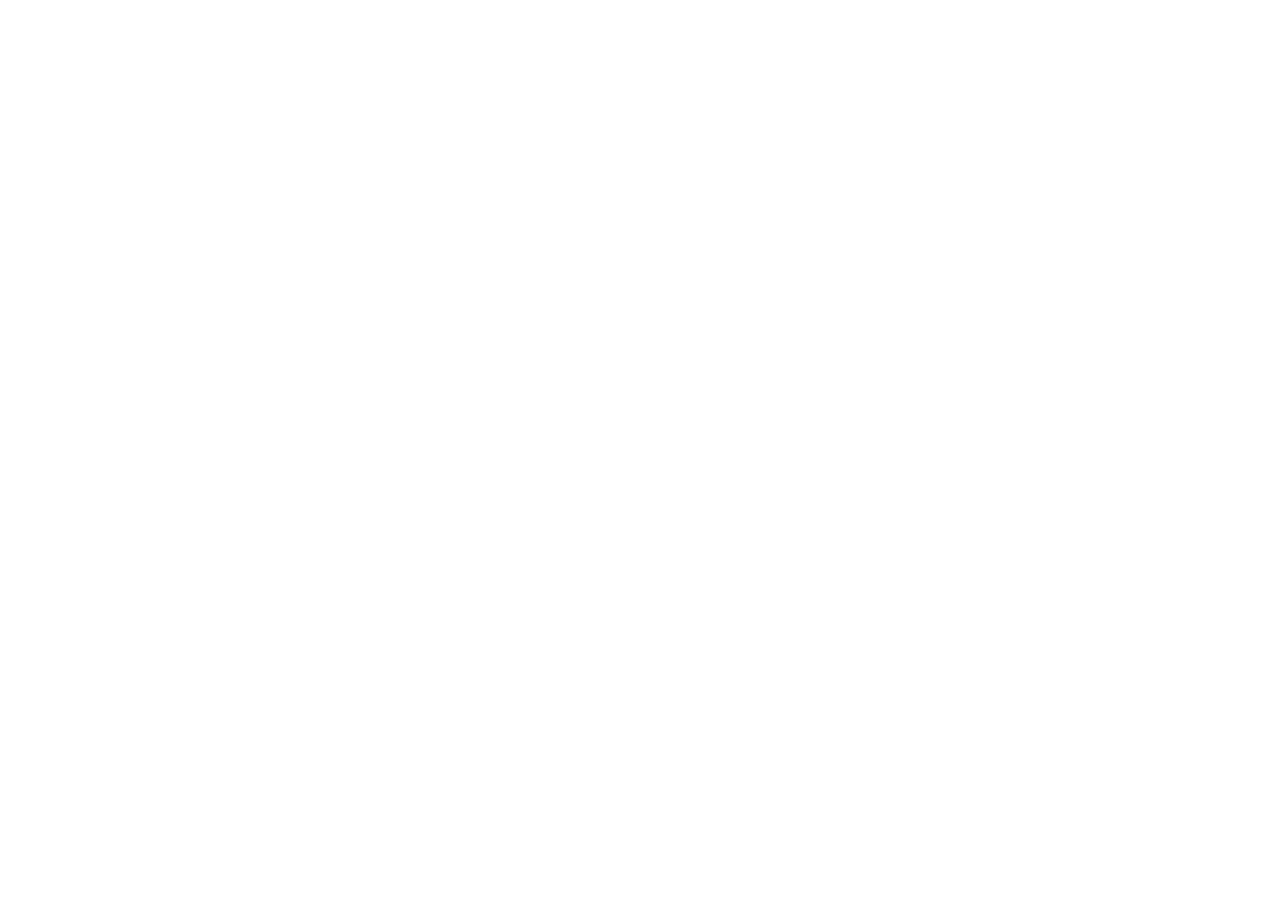
==== DAM1_M04-Exercici-Posicio/index.html @ 2ab5359f "creando la estructura del projecto" ====
<!DOCTYPE html>
<html lang="en">
<head>
    <meta charset="UTF-8">
    <meta name="viewport" content="width=device-width, initial-scale=1.0">
    <title>Document</title>
</head>
<body>
    
</body>
</html>
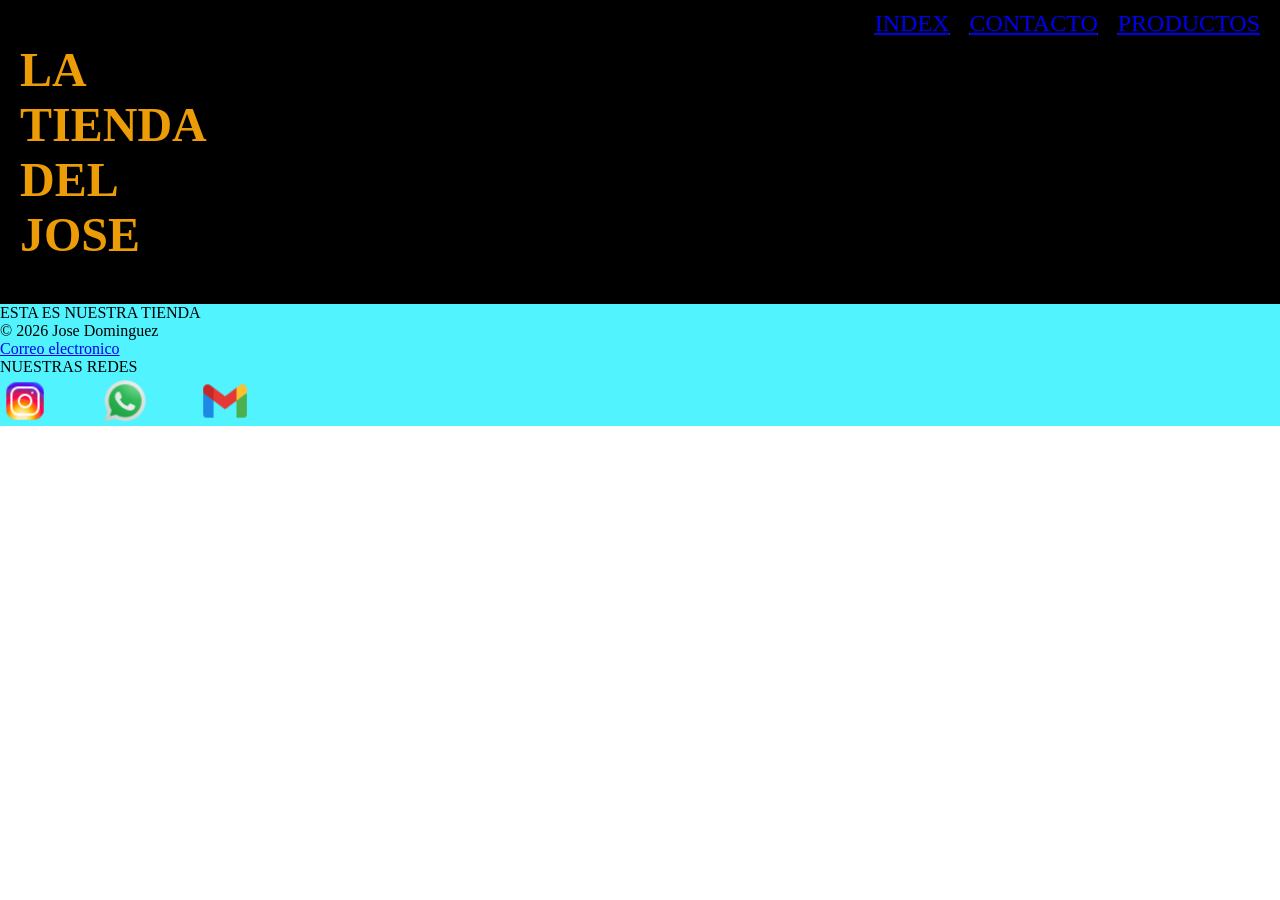
==== commit 024f7f4b: "HACIENDO LA CABECERA Y EL FOOTER" ====
--- a/DAM1_M04-Exercici-Posicio/index.html
+++ b/DAM1_M04-Exercici-Posicio/index.html
@@ -3,9 +3,47 @@
 <head>
     <meta charset="UTF-8">
     <meta name="viewport" content="width=device-width, initial-scale=1.0">
-    <title>Document</title>
+    <title>INDEX WEB</title>
+    <link rel="stylesheet" href="global.css">
 </head>
 <body>
-    
+    <div class="cabecera">
+        <h1>LA TIENDA DEL JOSE</h1>
+        <nav>
+            <div class="cabecera_enlaces">
+                <a href="index.html">INDEX</a>
+                <a href="contacte.html">CONTACTO</a>
+                <a href="productes.html">PRODUCTOS</a>
+            </div>
+        </nav>
+    </div>
+
+
+
+
+
+
+
+
+
+
+
+
+
+
+    <footer>
+        <div class="footer">
+            <a>ESTA ES NUESTRA TIENDA</a><br>
+            © 2026 Jose Dominguez<br>
+            <a href="mailto:jose@gmail.com">Correo electronico</a><br>
+            <a>NUESTRAS REDES</a><br>
+            <div class="foto_footer">
+                <img src="icons8-instagram-48.png"> 
+                <img src="icons8-whatsapp-48.png"> 
+                <img src="icons8-gmail-nuevo-48.png">
+            </div>
+        </div>
+    </footer>
+
 </body>
 </html>
--- a/DAM1_M04-Exercici-Posicio/global.css
+++ b/DAM1_M04-Exercici-Posicio/global.css
@@ -0,0 +1,45 @@
+body {
+    margin: 0;
+    padding: 0;
+    min-height: 100vh;
+    background: linear-gradient(rgba(164, 231, 231, 0.589));
+}
+
+.cabecera{
+    color: rgb(236, 156, 6);
+    background-color: black;
+    font-size: 24px;
+    display: flex;
+    justify-content: left;
+    padding: 10px 20px;
+}
+
+.cabecera_enlaces {
+    color: rgb(236, 156, 6);
+    text-decoration: underline;
+    justify-content: right;
+    display: flex;
+    width: 1050px;
+    gap: 20px;
+}
+a:hover {
+    color: rgb(236, 156, 6);
+    text-decoration: underline;
+}
+
+.footer{
+    background-color: rgb(81, 243, 255);
+    justify-items: center;
+    justify-content: center;
+}
+
+.foto_footer {
+    display: flex;
+    gap: 50px !important;
+    justify-content: flex-start;
+}
+
+.foto_footer img {
+    width: 50px;
+    height: 50px;
+}
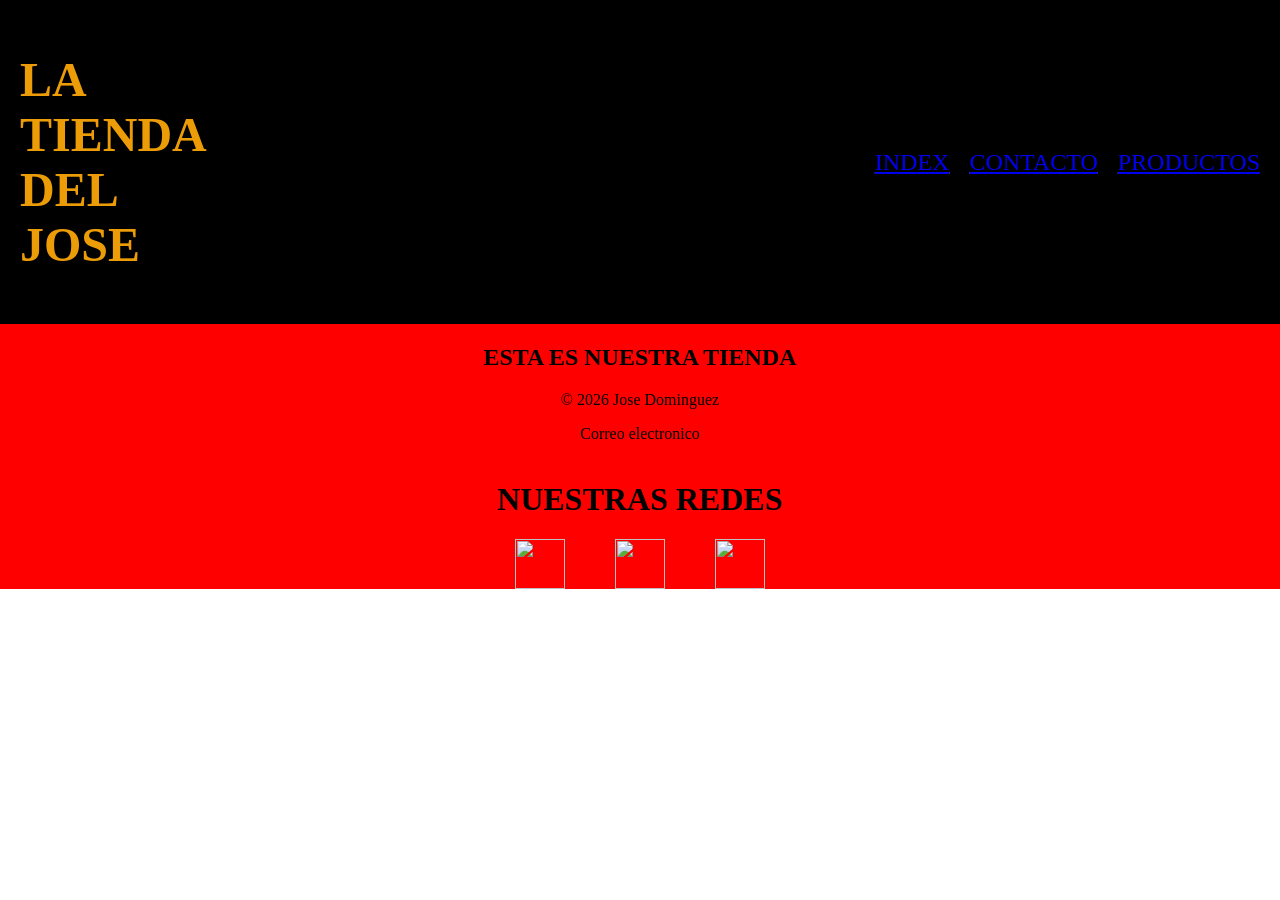
==== commit ada79bcc: "retocando la pagina" ====
--- a/DAM1_M04-Exercici-Posicio/index.html
+++ b/DAM1_M04-Exercici-Posicio/index.html
@@ -33,14 +33,14 @@
 
     <footer>
         <div class="footer">
-            <a>ESTA ES NUESTRA TIENDA</a><br>
-            © 2026 Jose Dominguez<br>
-            <a href="mailto:jose@gmail.com">Correo electronico</a><br>
-            <a>NUESTRAS REDES</a><br>
+            <h2>ESTA ES NUESTRA TIENDA</h2>
+            © 2026 Jose Dominguez
+            <p href="mailto:jose@gmail.com">Correo electronico</p>
+            <h1>NUESTRAS REDES</h1>
             <div class="foto_footer">
-                <img src="icons8-instagram-48.png"> 
-                <img src="icons8-whatsapp-48.png"> 
-                <img src="icons8-gmail-nuevo-48.png">
+                <img src="/imagenes/icons8-instagram-48.png"> 
+                <img src="/imagenes/icons8-whatsapp-48.png"> 
+                <img src="/imagenes/icons8-gmail-nuevo-48.png">
             </div>
         </div>
     </footer>
--- a/DAM1_M04-Exercici-Posicio/global.css
+++ b/DAM1_M04-Exercici-Posicio/global.css
@@ -5,15 +5,16 @@
     background: linear-gradient(rgba(164, 231, 231, 0.589));
 }
 
+/* titulo */
 .cabecera{
     color: rgb(236, 156, 6);
     background-color: black;
     font-size: 24px;
     display: flex;
-    justify-content: left;
-    padding: 10px 20px;
+    justify-content: space-between;
+    padding: 20px;
+    align-items: center;
 }
-
 .cabecera_enlaces {
     color: rgb(236, 156, 6);
     text-decoration: underline;
@@ -27,19 +28,28 @@
     text-decoration: underline;
 }
 
+/* pie de pagina */
 .footer{
-    background-color: rgb(81, 243, 255);
-    justify-items: center;
-    justify-content: center;
+    display: flex;
+    flex-direction: column;
+    align-items: center;
+    text-align: center;
+    background-color: red;
 }
-
 .foto_footer {
     display: flex;
     gap: 50px !important;
     justify-content: flex-start;
 }
-
 .foto_footer img {
     width: 50px;
     height: 50px;
-}+}
+
+/* Este es un comentario de una sola línea */
+
+/* Este es un comentario de una sola línea */
+
+/* Este es un comentario de una sola línea */
+
+/* Este es un comentario de una sola línea */
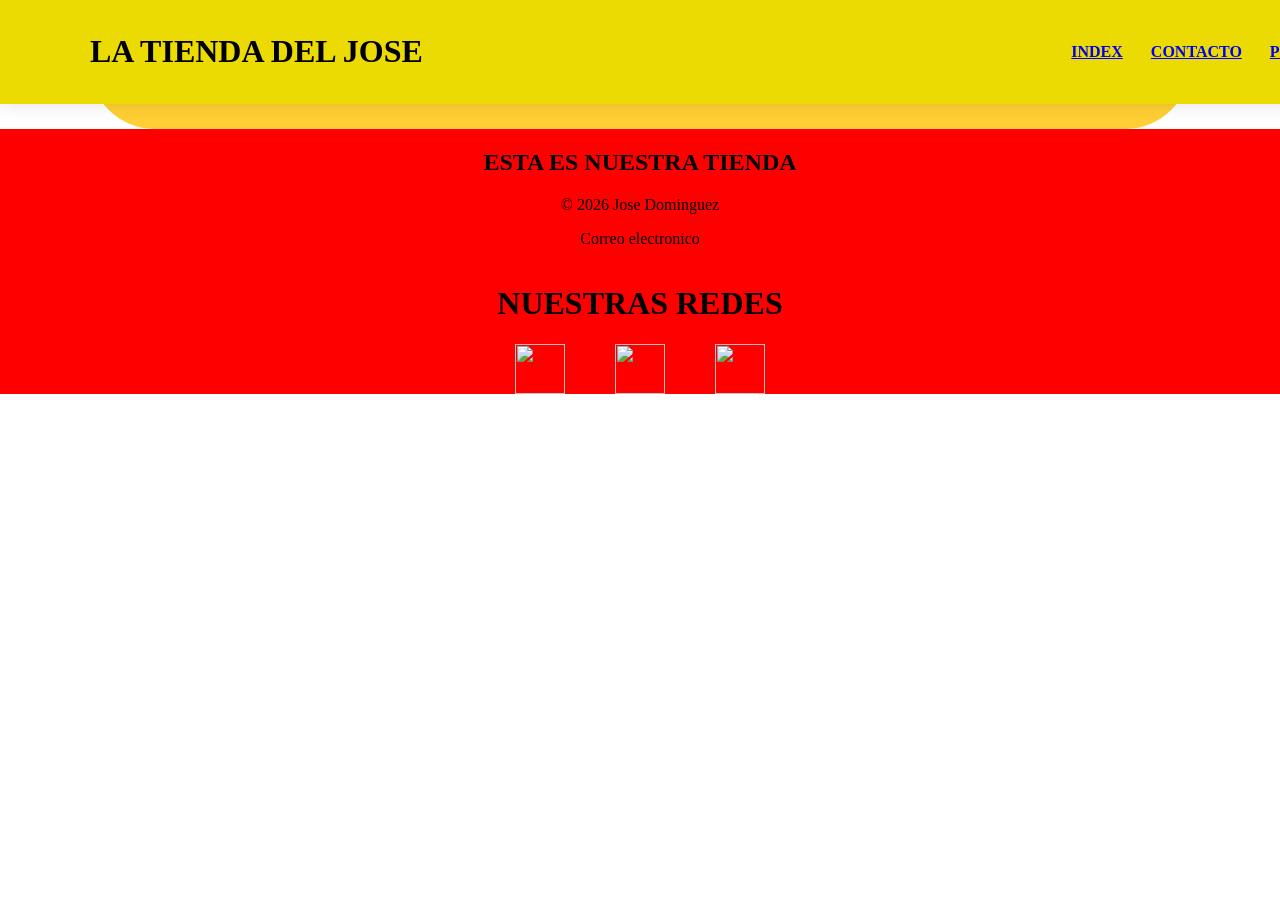
==== commit b217a9f0: "probando cosas,seguire en casa que tengo ordenador ya" ====
--- a/DAM1_M04-Exercici-Posicio/index.html
+++ b/DAM1_M04-Exercici-Posicio/index.html
@@ -10,11 +10,11 @@
     <div class="cabecera">
         <h1>LA TIENDA DEL JOSE</h1>
         <nav>
-            <div class="cabecera_enlaces">
-                <a href="index.html">INDEX</a>
-                <a href="contacte.html">CONTACTO</a>
-                <a href="productes.html">PRODUCTOS</a>
-            </div>
+        <div class="cabecera_enlaces">
+            <a class="activo" href="index.html">INDEX</a>
+            <a href="contacte.html">CONTACTO</a>
+            <a href="productes.html">PRODUCTOS</a>
+        </div>
         </nav>
     </div>
 
@@ -29,7 +29,13 @@
 
 
 
-
+        <section class="contenidor seccio">
+            <div class="beneficis">
+                <div class="benefici">🚚 <strong>Enviament 48 h</strong><span>Rep la teva comanda ràpidament</span></div>
+                <div class="benefici">🎁 <strong>Canvis gratuïts</strong><span>Fàcil i sense complicacions</span></div>
+                <div class="benefici">🔒 <strong>Pagament segur</strong><span>Compra amb tranquil·litat</span></div>
+            </div>
+        </section>
 
     <footer>
         <div class="footer">
--- a/DAM1_M04-Exercici-Posicio/global.css
+++ b/DAM1_M04-Exercici-Posicio/global.css
@@ -7,21 +7,25 @@
 
 /* titulo */
 .cabecera{
-    color: rgb(236, 156, 6);
-    background-color: black;
-    font-size: 24px;
+    position: fixed;
+    top: 0;
+    left: 0;
+    width: 100%;
+    min-height: 76px;
+    background: #ebdb03;
     display: flex;
+    align-items: center;
     justify-content: space-between;
-    padding: 20px;
-    align-items: center;
+    padding: 12px max(5%, calc((100% - 1100px) / 2));
+    box-shadow: 0 3px 15px rgba(0, 0, 0, 0.09);
+    z-index: 1000;
 }
 .cabecera_enlaces {
-    color: rgb(236, 156, 6);
-    text-decoration: underline;
-    justify-content: right;
     display: flex;
-    width: 1050px;
-    gap: 20px;
+    align-items: center;
+    gap: 28px;
+    font-weight: bold;
+    color: black;
 }
 a:hover {
     color: rgb(236, 156, 6);
@@ -46,7 +50,25 @@
     height: 50px;
 }
 
-/* Este es un comentario de una sola línea */
+/* arriba del footer*/
+.beneficis {
+    background: #ffcf33;
+    border-radius: 100px;
+    padding: 55px;
+    display: flex;
+    flex-wrap: wrap;
+    justify-content: space-around;
+    gap: 18px;
+    text-align: center;
+}
+.contenidor_seccio {
+    margin: 0 auto 60px;  
+}
+.contenidor {
+    max-width: 1100px;
+    margin: 0 auto;
+    padding: 0 22px;
+}
 
 /* Este es un comentario de una sola línea */
 
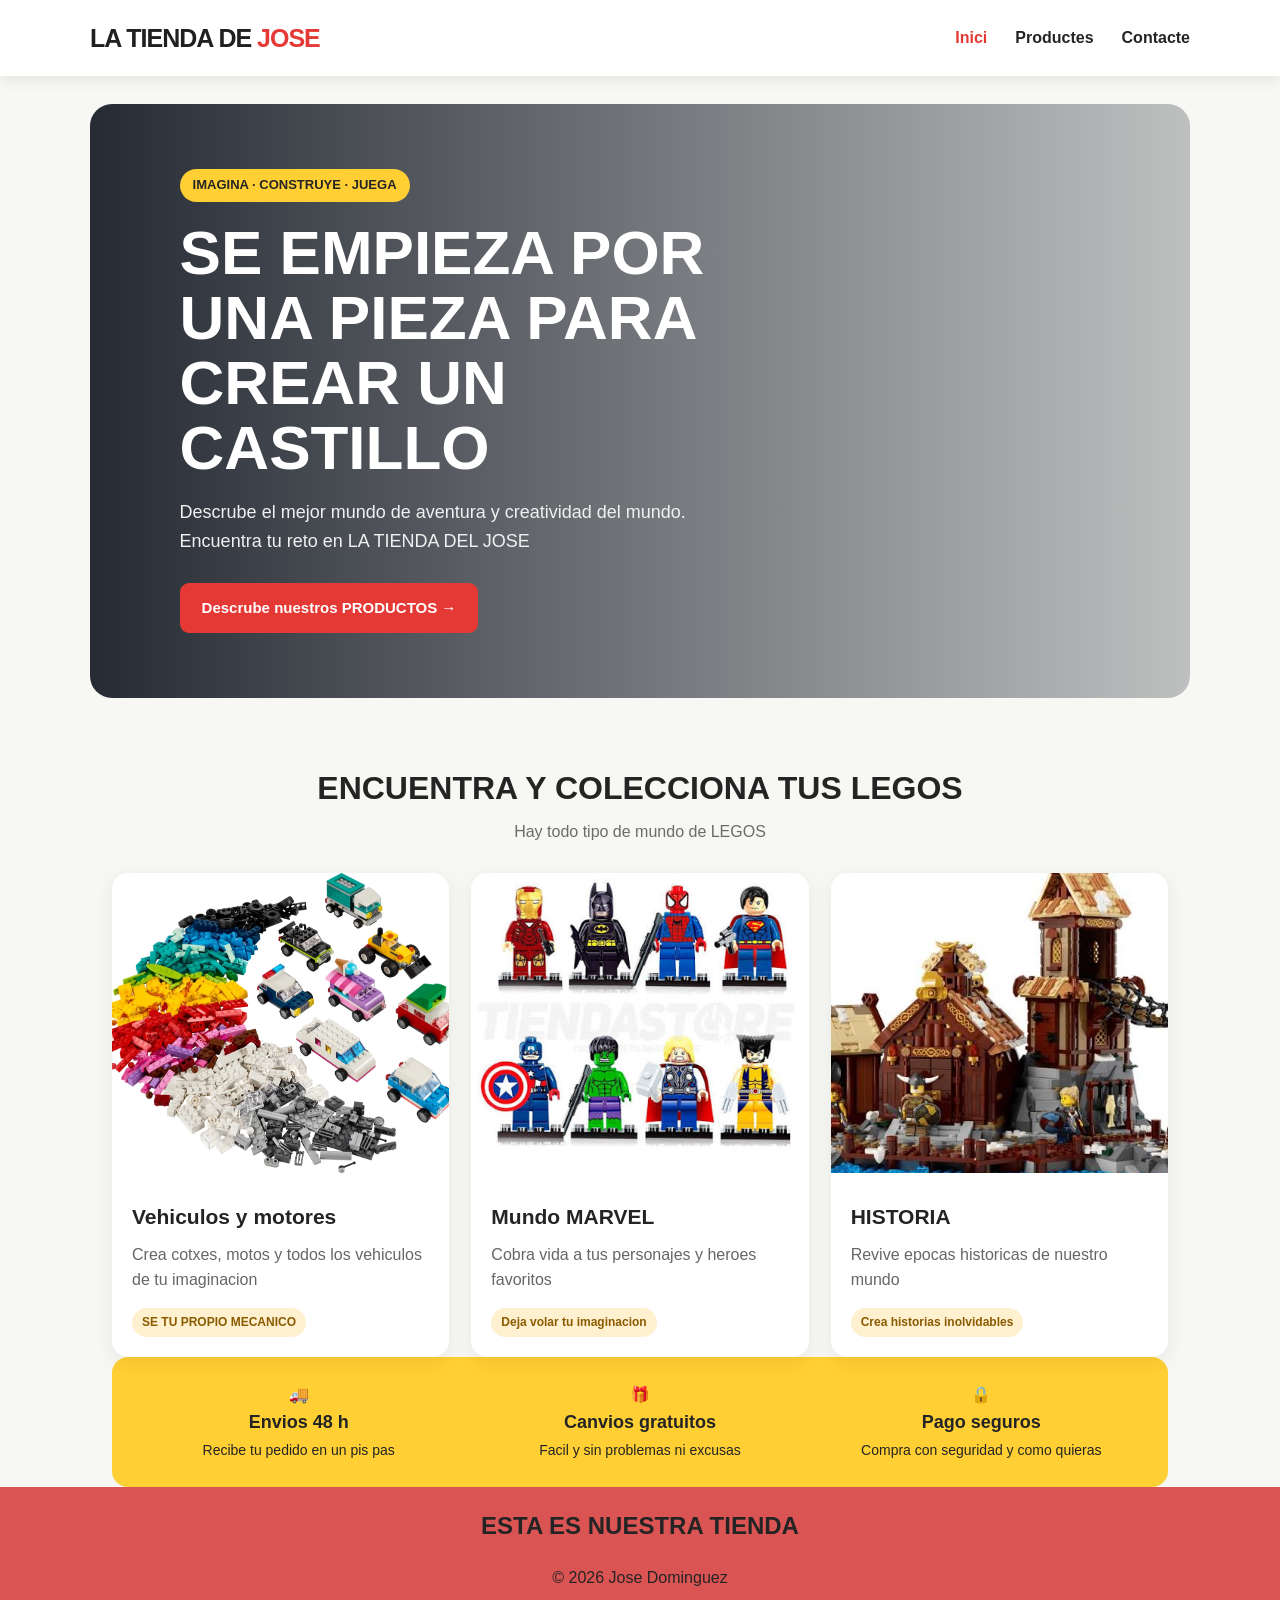
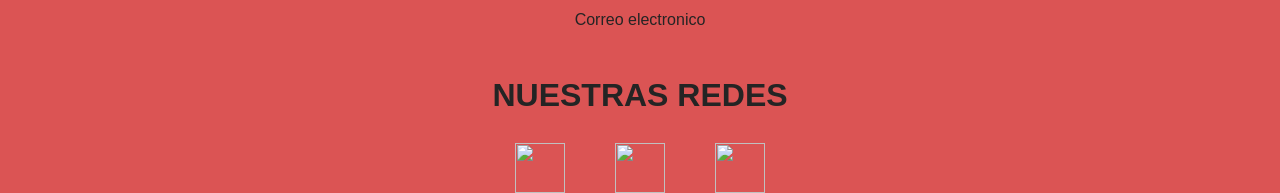
==== commit 16e464a4: "SOLO FALTA RETOCAR EL FOOTER" ====
--- a/DAM1_M04-Exercici-Posicio/index.html
+++ b/DAM1_M04-Exercici-Posicio/index.html
@@ -1,41 +1,73 @@
 <!DOCTYPE html>
-<html lang="en">
+<html lang="ca">
 <head>
     <meta charset="UTF-8">
     <meta name="viewport" content="width=device-width, initial-scale=1.0">
-    <title>INDEX WEB</title>
+    <title>LA TIENDA DEL JOSE WEB</title>
     <link rel="stylesheet" href="global.css">
+    
 </head>
 <body>
-    <div class="cabecera">
-        <h1>LA TIENDA DEL JOSE</h1>
-        <nav>
-        <div class="cabecera_enlaces">
-            <a class="activo" href="index.html">INDEX</a>
-            <a href="contacte.html">CONTACTO</a>
-            <a href="productes.html">PRODUCTOS</a>
+    <nav class="menu">
+        <a class="logo" href="index.html">LA TIENDA DE <span>JOSE</a>
+        <div class="enlaces">
+            <a class="activo" href="index.html">Inici</a>
+            <a href="productes.html">Productes</a>
+            <a href="contacte.html">Contacte</a>
         </div>
-        </nav>
-    </div>
+    </nav>
 
+    <main>
+        <section class="hero">
+            <div class="hero-text">
+                <span class="etiqueta">IMAGINA · CONSTRUYE · JUEGA</span>
+                <h1>SE EMPIEZA POR UNA PIEZA PARA CREAR UN CASTILLO</h1>
+                <p>Descrube el mejor mundo de aventura y creatividad del mundo. Encuentra tu reto en LA TIENDA DEL JOSE</p>
+                <a class="boton" href="productes.html">Descrube nuestros PRODUCTOS →</a>
+            </div>
+        </section>
 
-
-
-
-
-
-
-
-
-
+        <section class="contenidor seccio">
+            <div class="titol-seccio">
+                <h2>ENCUENTRA Y COLECCIONA TUS LEGOS</h2>
+                <p>Hay todo tipo de mundo de LEGOS</p>
+            </div>
+            <div class="coleccions">
+                <article class="carta">
+                    <img src="imagenes/foto_vehiculo_index.jpeg" alt="Construcció de cotxe de joguina">
+                    <div class="carta-contingut">
+                        <h3>Vehiculos y motores</h3>
+                        <p>Crea cotxes, motos y todos los vehiculos de tu imaginacion</p>
+                        <span class="tag">SE TU PROPIO MECANICO</span>
+                    </div>
+                </article>
+                <article class="carta">
+                    <img src="imagenes/foto2_marvel_index.jpeg" alt="Peces de construcció de colors">
+                    <div class="carta-contingut">
+                        <h3>Mundo MARVEL</h3>
+                        <p>Cobra vida a tus personajes y heroes favoritos</p>
+                        <span class="tag">Deja volar tu imaginacion</span>
+                    </div>
+                </article>
+                <article class="carta">
+                    <img src="imagenes/foto3_vikingos_index.jpeg" alt="Figures i peces de construcció">
+                    <div class="carta-contingut">
+                        <h3>HISTORIA</h3>
+                        <p>Revive epocas historicas de nuestro mundo</p>
+                        <span class="tag">Crea historias inolvidables</span>
+                    </div>
+                </article>
+            </div>
+        </section>
 
         <section class="contenidor seccio">
             <div class="beneficis">
-                <div class="benefici">🚚 <strong>Enviament 48 h</strong><span>Rep la teva comanda ràpidament</span></div>
-                <div class="benefici">🎁 <strong>Canvis gratuïts</strong><span>Fàcil i sense complicacions</span></div>
-                <div class="benefici">🔒 <strong>Pagament segur</strong><span>Compra amb tranquil·litat</span></div>
+                <div class="benefici">🚚 <strong>Envios 48 h</strong><span>Recibe tu pedido en un pis pas</span></div>
+                <div class="benefici">🎁 <strong>Canvios gratuitos</strong><span>Facil y sin problemas ni excusas</span></div>
+                <div class="benefici">🔒 <strong>Pago seguros</strong><span>Compra con seguridad y como quieras</span></div>
             </div>
         </section>
+    </main>
 
     <footer>
         <div class="footer">
@@ -46,10 +78,11 @@
             <div class="foto_footer">
                 <img src="/imagenes/icons8-instagram-48.png"> 
                 <img src="/imagenes/icons8-whatsapp-48.png"> 
-                <img src="/imagenes/icons8-gmail-nuevo-48.png">
+                <img src="/imagenes/icons8-gmail-nuevo-48.jpeg">
             </div>
         </div>
     </footer>
 
+
 </body>
 </html>
--- a/DAM1_M04-Exercici-Posicio/global.css
+++ b/DAM1_M04-Exercici-Posicio/global.css
@@ -1,18 +1,376 @@
+/* INDEX*/
+
+.hero {
+            max-width: 1100px;
+            margin: 28px auto 65px;
+            min-height: 410px;
+            border-radius: 22px;
+            padding: 65px 7%;
+            display: flex;
+            align-items: center;
+            background: linear-gradient(90deg, rgba(20, 25, 35, .92), rgba(20, 25, 35, .25)),
+                url("https://images.unsplash.com/photo-1587654780291-39c9404d746b?auto=format&fit=crop&w=1600&q=85") center/cover;
+            color: white;
+        }
+
+        .hero-text {
+            max-width: 560px;
+        }
+
+        .etiqueta {
+            display: inline-block;
+            background: #ffcf33;
+            color: #252525;
+            padding: 6px 13px;
+            border-radius: 20px;
+            font-size: 13px;
+            font-weight: bold;
+        }
+
+        .hero h1 {
+            font-size: clamp(38px, 6vw, 62px);
+            line-height: 1.05;
+            margin: 18px 0;
+        }
+
+        .hero p {
+            font-size: 18px;
+            color: #f0f0f0;
+            margin-bottom: 27px;
+        }
+
+        .seccio {
+            margin: 0 auto 60px;
+        }
+
+        .titol-seccio {
+            text-align: center;
+            margin-bottom: 28px;
+        }
+
+        .titol-seccio h2 {
+            font-size: 32px;
+            margin: 0 0 5px;
+        }
+
+        .titol-seccio p {
+            color: #6b6b6b;
+            margin: 0;
+        }
+
+        .coleccions {
+            display: flex;
+            flex-wrap: wrap;
+            gap: 22px;
+        }
+
+        .carta {
+            flex: 1 1 280px;
+            background: white;
+            border-radius: 16px;
+            overflow: hidden;
+            box-shadow: 0 5px 20px rgba(0,0,0,.07);
+        }
+
+        .carta img {
+            width: 100%;
+            height: 300px;
+            object-fit: cover;
+        }
+
+        .carta-contingut {
+            padding: 20px;
+        }
+
+        .carta h3 {
+            margin: 0 0 8px;
+            font-size: 21px;
+        }
+
+        .carta p {
+            color: #666;
+            margin: 0 0 15px;
+        }
+
+        .tag {
+            display: inline-block;
+            background: #fff0d0;
+            color: #8b5b00;
+            padding: 5px 10px;
+            border-radius: 20px;
+            font-size: 12px;
+            font-weight: bold;
+        }
+
+        .beneficis {
+            background: #ffcf33;
+            border-radius: 16px;
+            padding: 25px;
+            display: flex;
+            flex-wrap: wrap;
+            justify-content: space-around;
+            gap: 18px;
+            text-align: center;
+        }
+
+        .benefici {
+            flex: 1 1 180px;
+            font-weight: bold;
+        }
+
+        .benefici strong {
+            display: block;
+            font-size: 18px;
+        }
+
+        .benefici span {
+            font-size: 14px;
+            font-weight: normal;
+        }
+
+
+.capcalera {
+            text-align: center;
+            padding: 48px 15px 25px;
+        }
+
+        .capcalera h1 {
+            font-size: 38px;
+            margin: 0 0 8px;
+        }
+
+        .capcalera p {
+            color: #686868;
+            margin: 0;
+        }
+
+        .filtres {
+            display: flex;
+            flex-wrap: wrap;
+            justify-content: center;
+            gap: 12px;
+            margin: 25px 0 35px;
+        }
+
+        .filtres a {
+            background: white;
+            border: 1px solid #e5e5e5;
+            padding: 9px 17px;
+            border-radius: 22px;
+            font-weight: bold;
+            font-size: 14px;
+        }
+
+        .filtres a:first-child,
+        .filtres a:hover {
+            background: #20252d;
+            color: white;
+        }
+
+        .graella {
+            display: flex;
+            flex-wrap: wrap;
+            gap: 22px;
+            padding-bottom: 20px;
+        }
+
+        .producte {
+            flex: 1 1 260px;
+            background: white;
+            border-radius: 15px;
+            overflow: hidden;
+            box-shadow: 0 5px 18px rgba(0,0,0,.07);
+            transition: transform .2s;
+        }
+
+        .producte:hover {
+            transform: translateY(-5px);
+        }
+
+        .producte img {
+            display: block;
+            width: 100%;
+            height: 205px;
+            object-fit: cover;
+        }
+
+        .detall {
+            padding: 18px;
+        }
+
+        .categoria {
+            color: #e53935;
+            text-transform: uppercase;
+            font-size: 11px;
+            font-weight: bold;
+            letter-spacing: 1px;
+        }
+
+        .detall h3 {
+            margin: 5px 0;
+            font-size: 19px;
+        }
+
+        .detall p {
+            color: #707070;
+            font-size: 14px;
+            min-height: 44px;
+        }
+
+        .preu-linia {
+            display: flex;
+            justify-content: space-between;
+            align-items: center;
+            margin-top: 15px;
+        }
+
+        .preu {
+            font-size: 22px;
+            font-weight: 900;
+        }
+
+        .afegir {
+            background: #ffcf33;
+            color: #222;
+            border: 0;
+            padding: 9px 13px;
+            border-radius: 8px;
+            font-weight: bold;
+            cursor: pointer;
+        }
+
+        .afegir:hover {
+            background: #f0b900;
+        }
+
+        .nota {
+            text-align: center;
+            color: #777;
+            font-size: 13px;
+            margin-top: 10px;
+        }
+
+
+/* PRODCUTOS*/
+
+.capcalera {
+            text-align: center;
+            padding: 48px 15px 30px;
+        }
+
+        .capcalera h1 {
+            font-size: 38px;
+            margin: 0 0 8px;
+        }
+
+        .capcalera p {
+            color: #686868;
+            margin: 0;
+        }
+
+        .contacte-grid {
+            display: grid;
+            grid-template-columns: 1.15fr .85fr;
+            gap: 25px;
+            align-items: start;
+            margin-bottom: 30px;
+        }
+
+        .caixa {
+            background: white;
+            border-radius: 16px;
+            padding: 28px;
+            box-shadow: 0 5px 18px rgba(0,0,0,.06);
+        }
+
+        .caixa h2 {
+            margin: 0 0 18px;
+            font-size: 23px;
+        }
+
+        label {
+            display: block;
+            font-weight: bold;
+            font-size: 14px;
+            margin: 13px 0 6px;
+        }
+
+        input, textarea {
+            width: 100%;
+            padding: 12px;
+            border: 1px solid #d8d8d8;
+            border-radius: 8px;
+            font: inherit;
+            background: #fcfcfc;
+        }
+
+        textarea {
+            min-height: 125px;
+            resize: vertical;
+        }
+
+        input:focus, textarea:focus {
+            outline: 2px solid #ffcf33;
+            border-color: #e5b400;
+        }
+
+        .info {
+            margin: 0 0 17px;
+            color: #555;
+        }
+
+        .info strong {
+            color: #242424;
+        }
+
+        .mapa {
+            min-height: 190px;
+            border-radius: 12px;
+            background: linear-gradient(135deg, #e7e9e5, #cfd8d0);
+            display: flex;
+            flex-direction: column;
+            justify-content: center;
+            align-items: center;
+            text-align: center;
+            color: #49564d;
+            margin-top: 20px;
+            padding: 20px;
+        }
+
+        .mapa span {
+            font-size: 40px;
+        }
+
+/* ESTILS GENERALS DE LA TIENDA*/
+* {
+    box-sizing: border-box;
+}
+
+html {
+    scroll-behavior: smooth;
+}
+
 body {
     margin: 0;
-    padding: 0;
-    min-height: 100vh;
-    background: linear-gradient(rgba(164, 231, 231, 0.589));
-}
-
-/* titulo */
-.cabecera{
+    padding-top: 76px;
+    font-family: Arial, Helvetica, sans-serif;
+    color: #242424;
+    background: #f7f7f4;
+    line-height: 1.6;
+}
+
+a {
+    color: inherit;
+    text-decoration: none;
+}
+
+.menu {
     position: fixed;
     top: 0;
     left: 0;
     width: 100%;
     min-height: 76px;
-    background: #ebdb03;
+    background: #ffffff;
     display: flex;
     align-items: center;
     justify-content: space-between;
@@ -20,25 +378,81 @@
     box-shadow: 0 3px 15px rgba(0, 0, 0, 0.09);
     z-index: 1000;
 }
-.cabecera_enlaces {
+
+.logo {
+    font-size: 25px;
+    font-weight: 900;
+    letter-spacing: -1px;
+    color: #202020;
+}
+
+.logo span {
+    color: #e53935;
+}
+
+.enlaces {
     display: flex;
     align-items: center;
     gap: 28px;
     font-weight: bold;
-    color: black;
-}
-a:hover {
-    color: rgb(236, 156, 6);
-    text-decoration: underline;
-}
-
-/* pie de pagina */
+}
+
+.enlaces a {
+    padding: 9px 0;
+    transition: color 0.2s;
+}
+
+.enlaces a:hover,
+.enlaces a.activo {
+    color: #e53935;
+}
+
+.boton {
+    display: inline-block;
+    border: 0;
+    border-radius: 9px;
+    background: #e53935;
+    color: white;
+    padding: 13px 22px;
+    font-size: 15px;
+    font-weight: bold;
+    cursor: pointer;
+    transition: background 0.2s, transform 0.2s;
+}
+
+.boton:hover {
+    background: #bd2825;
+    transform: translateY(-2px);
+}
+
+.contenidor {
+    max-width: 1100px;
+    margin: 0 auto;
+    padding: 0 22px;
+}
+
+.peu {
+    margin-top: 70px;
+    background: #20252d;
+    color: #ffffff;
+    padding: 28px 20px;
+    text-align: center;
+}
+
+.peu p {
+    margin: 5px;
+}
+
+.peu small {
+    color: #c9cdd2;
+}
+
 .footer{
     display: flex;
     flex-direction: column;
     align-items: center;
     text-align: center;
-    background-color: red;
+    background-color: rgb(219, 84, 84);
 }
 .foto_footer {
     display: flex;
@@ -50,28 +464,127 @@
     height: 50px;
 }
 
-/* arriba del footer*/
-.beneficis {
-    background: #ffcf33;
-    border-radius: 100px;
-    padding: 55px;
-    display: flex;
-    flex-wrap: wrap;
-    justify-content: space-around;
-    gap: 18px;
-    text-align: center;
-}
-.contenidor_seccio {
-    margin: 0 auto 60px;  
-}
-.contenidor {
-    max-width: 1100px;
-    margin: 0 auto;
-    padding: 0 22px;
-}
-
-/* Este es un comentario de una sola línea */
-
-/* Este es un comentario de una sola línea */
-
-/* Este es un comentario de una sola línea */+/* MOVIL*/
+
+@media (max-width: 700px) {
+ body { padding-top: 110px; }
+ .menu { flex-direction: column; gap: 7px; padding: 10px; }
+ .enlaces { gap: 18px; font-size: 14px; }
+ .hero { margin: 15px; padding: 40px 25px; }
+ .contacte-grid { grid-template-columns: 1fr; }
+}
+
+/* DISSENY RESPONSIVE: TELEFONS I TAULETES */
+@media (max-width: 700px) {
+    body {
+        padding-top: 112px;
+    }
+
+    .menu {
+        min-height: 112px;
+        flex-direction: column;
+        justify-content: center;
+        gap: 6px;
+        padding: 8px 12px;
+    }
+
+    .logo {
+        font-size: 23px;
+    }
+
+    .enlaces {
+        display: flex;
+        flex-wrap: wrap;
+        justify-content: center;
+        gap: 8px 20px;
+        font-size: 14px;
+    }
+
+    .contenidor {
+        padding-left: 16px;
+        padding-right: 16px;
+    }
+
+    .hero {
+        margin: 15px;
+        min-height: 350px;
+        padding: 35px 22px;
+    }
+
+    .contacte-grid {
+        display: grid;
+        grid-template-columns: minmax(0, 1fr);
+        gap: 18px;
+        width: 100%;
+    }
+
+    .contacte-grid .caixa {
+        width: 100%;
+        min-width: 0;
+        padding: 22px;
+    }
+
+    .contacte-grid h2 {
+        font-size: 21px;
+    }
+
+    .contacte-grid form {
+        width: 100%;
+    }
+
+    .contacte-grid input,
+    .contacte-grid textarea {
+        display: block;
+        width: 100%;
+        min-width: 0;
+        max-width: 100%;
+    }
+
+    .contacte-grid .boton {
+        width: 100%;
+    }
+
+    .info {
+        overflow-wrap: anywhere;
+    }
+
+    .mapa {
+        min-height: 155px;
+        padding: 15px;
+    }
+
+    .capcalera {
+        padding: 35px 8px 22px;
+    }
+
+    .capcalera h1 {
+        font-size: 32px;
+    }
+}
+
+@media (max-width: 400px) {
+    body {
+        padding-top: 108px;
+    }
+
+    .menu {
+        min-height: 108px;
+    }
+
+    .enlaces {
+        gap: 6px 14px;
+        font-size: 13px;
+    }
+
+    .contacte-grid .caixa {
+        padding: 17px;
+    }
+
+    .contacte-grid h2 {
+        font-size: 19px;
+    }
+
+    .capcalera h1 {
+        font-size: 29px;
+    }
+}
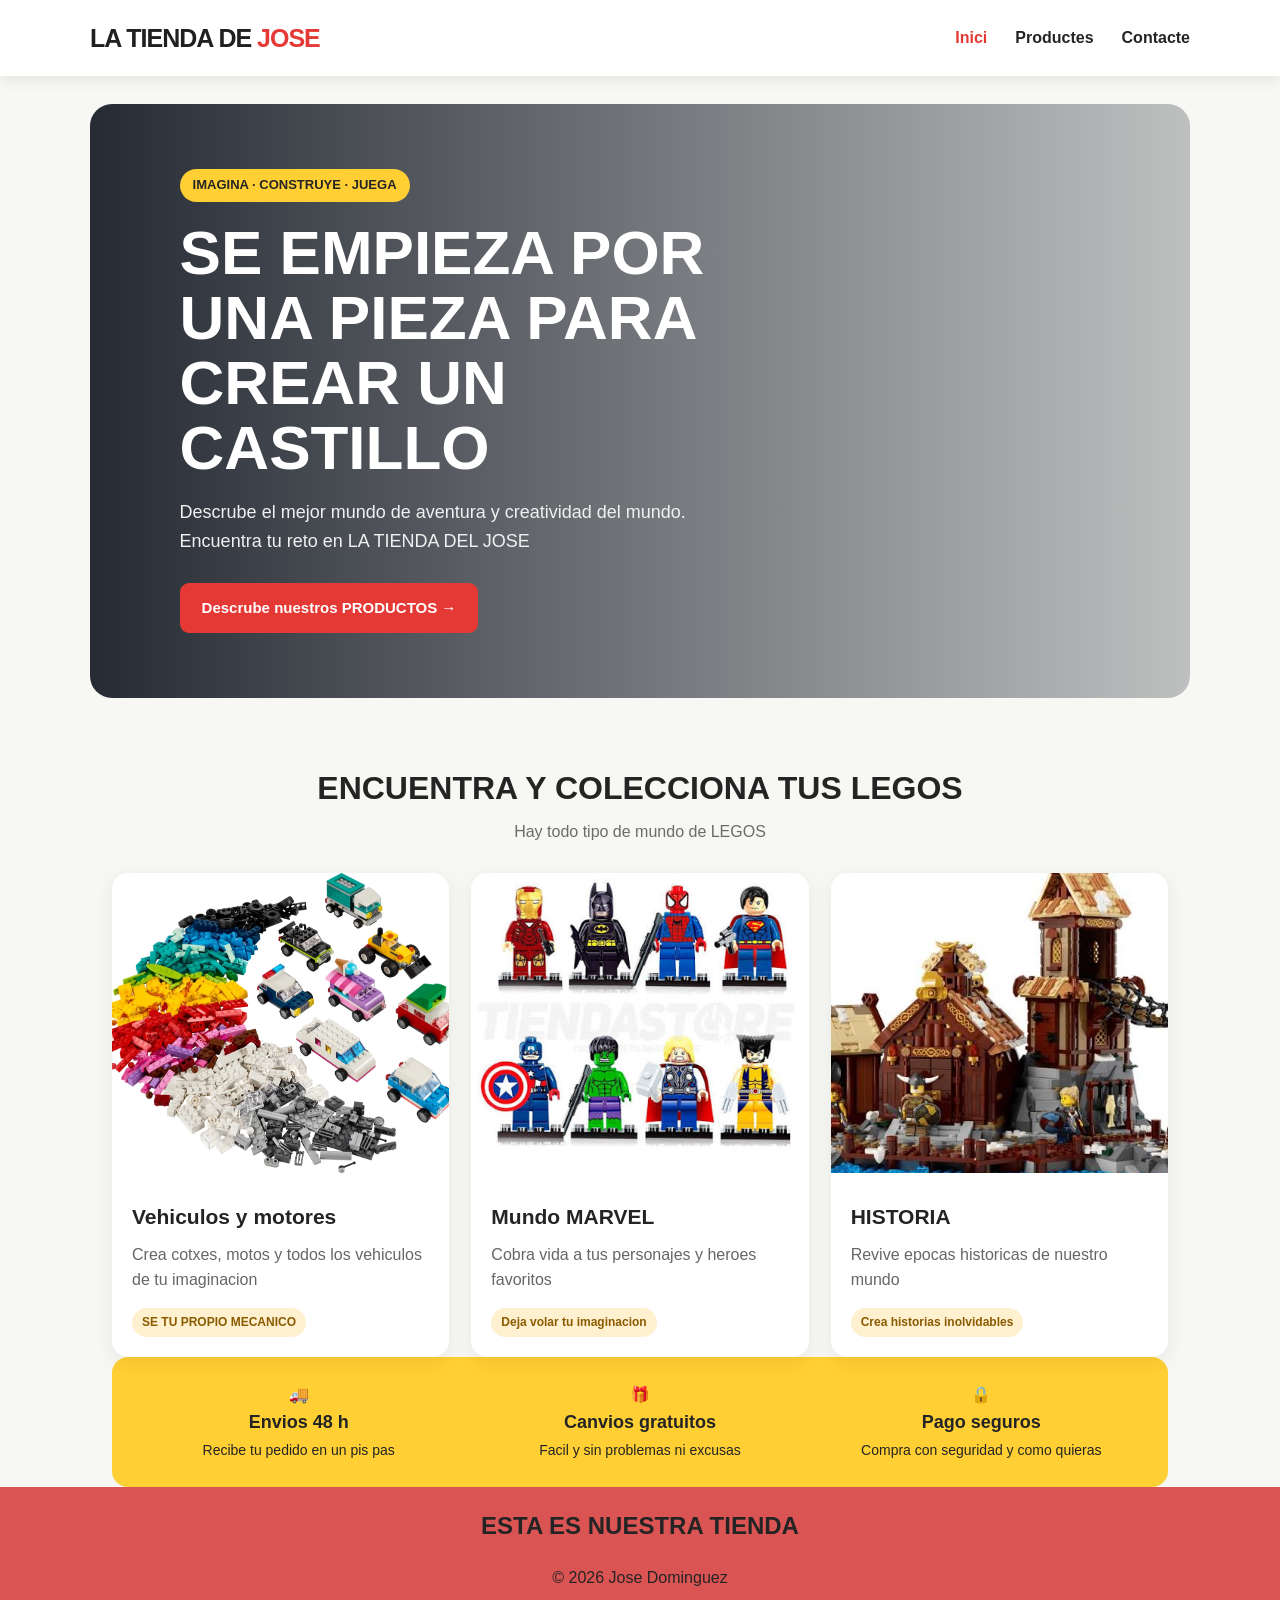
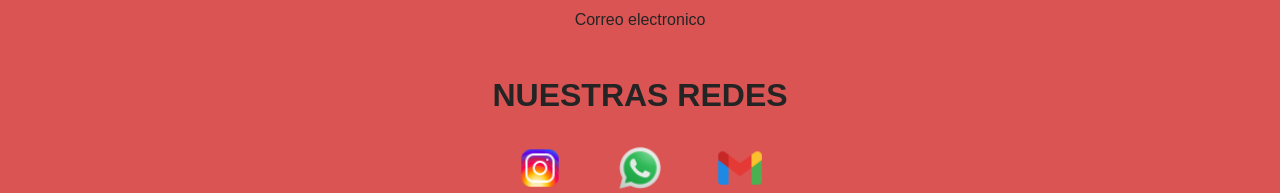
==== commit d3b676d3: "paginas terminadas" ====
--- a/DAM1_M04-Exercici-Posicio/index.html
+++ b/DAM1_M04-Exercici-Posicio/index.html
@@ -76,9 +76,9 @@
             <p href="mailto:jose@gmail.com">Correo electronico</p>
             <h1>NUESTRAS REDES</h1>
             <div class="foto_footer">
-                <img src="/imagenes/icons8-instagram-48.png"> 
-                <img src="/imagenes/icons8-whatsapp-48.png"> 
-                <img src="/imagenes/icons8-gmail-nuevo-48.jpeg">
+                <img src="imagenes/icons8-instagram-48.jpeg" alt="INSTAGRAM">
+                <img src="imagenes/icons8-whatsapp-48.jpeg" alt="WHATSSAP">
+                <img src="imagenes/icons8-gmail-nuevo-48.jpeg" alt="CORREO ELECTRONICO">
             </div>
         </div>
     </footer>
